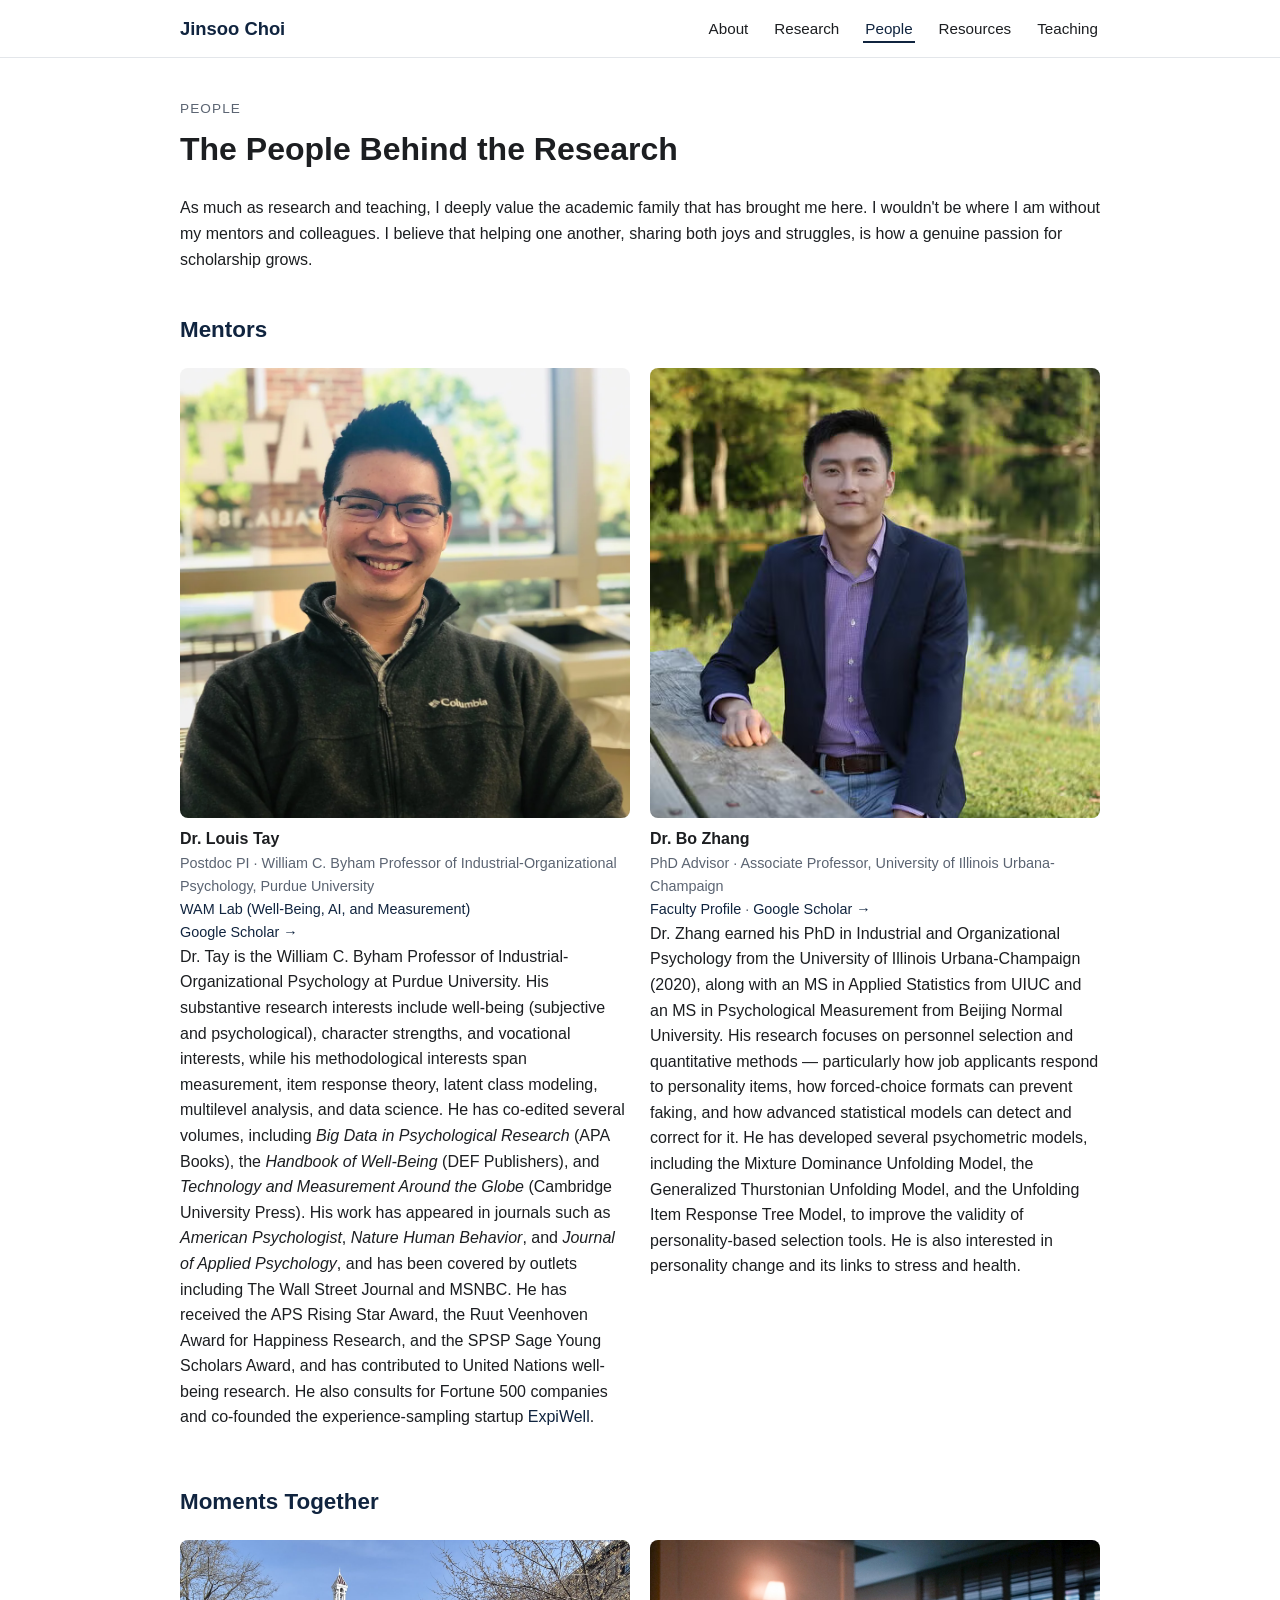
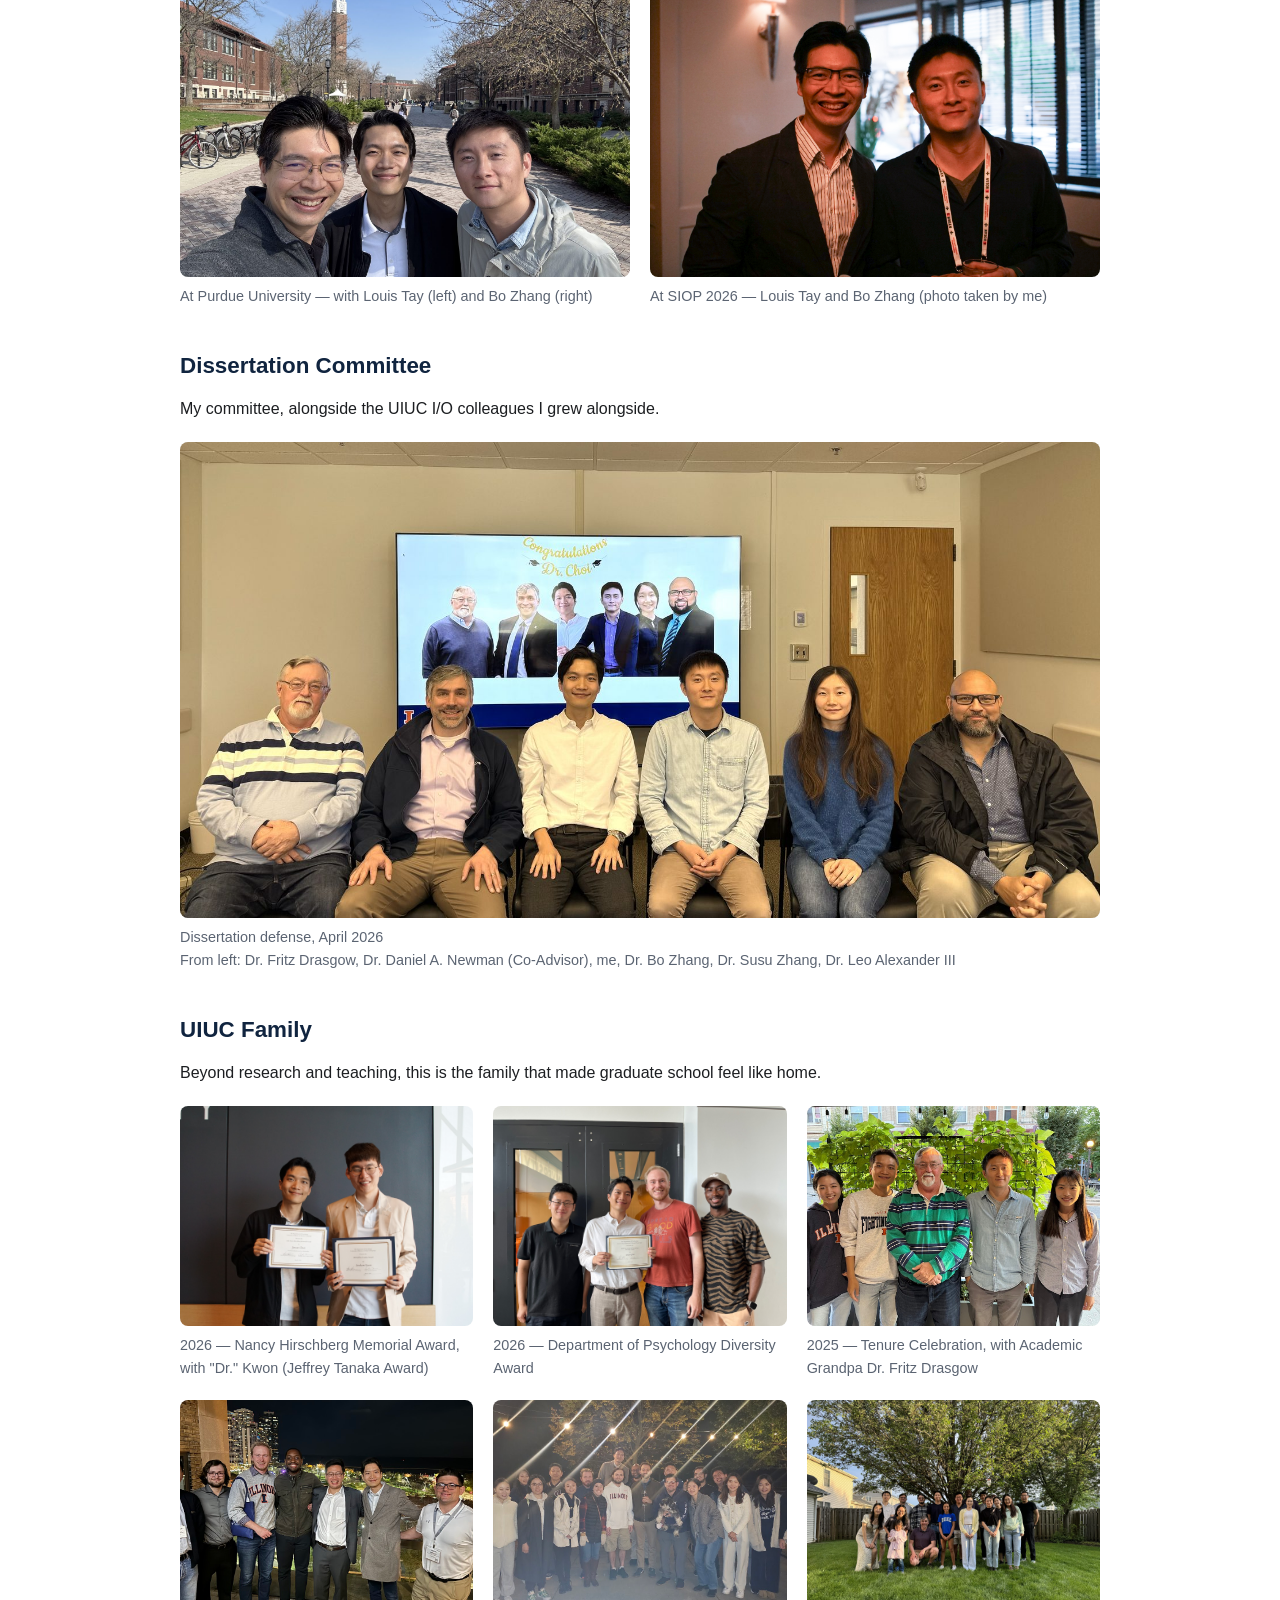
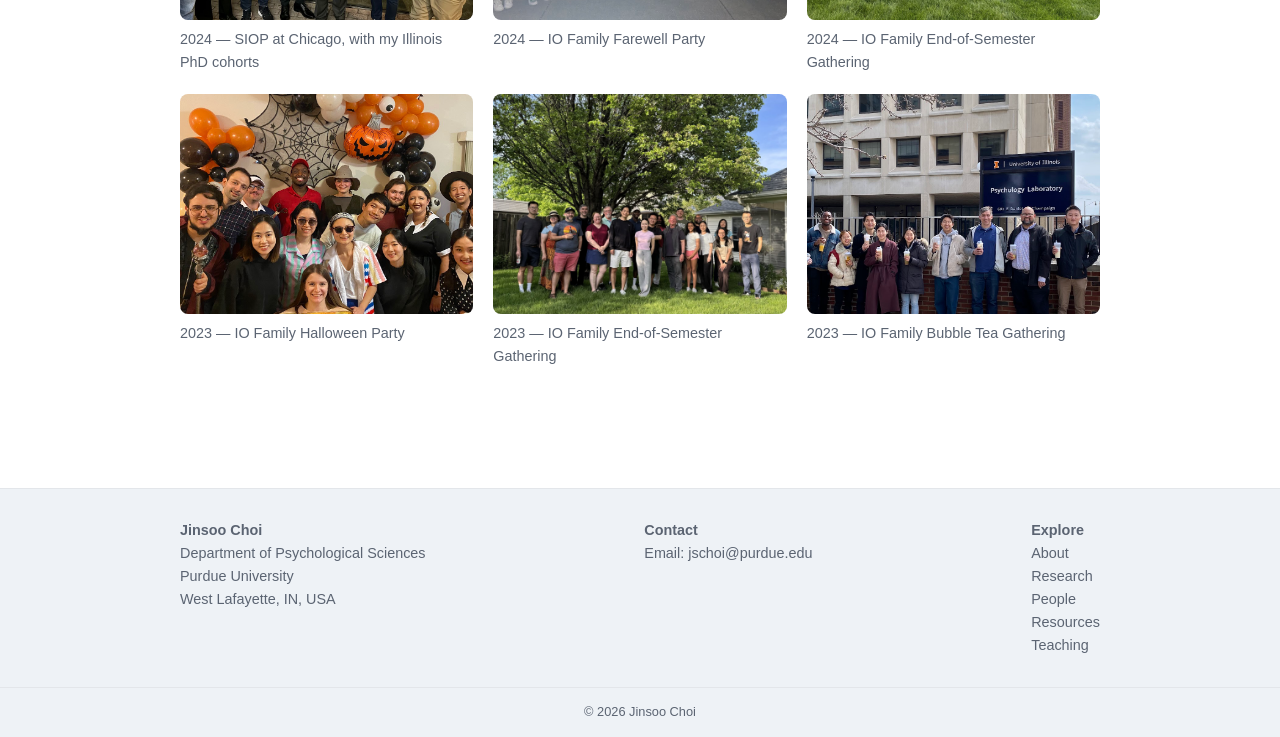
==== people.html @ ad50c2a3 "Add files via upload" ====
<!DOCTYPE html>
<html lang="en">
<head>
<meta charset="UTF-8">
<meta name="viewport" content="width=device-width, initial-scale=1">
<title>People — Jinsoo Choi</title>
<link rel="stylesheet" href="css/style.css">
</head>
<body>

<header class="site-header">
  <div class="nav-wrap">
    <a class="site-brand" href="index.html">Jinsoo Choi</a>
    <nav class="main-nav">
      <ul>
        <li><a href="index.html">About</a></li>
        <li><a href="research.html">Research</a></li>
        <li><a href="people.html" class="active">People</a></li>
        <li><a href="resources.html">Resources</a></li>
        <li><a href="teaching.html">Teaching</a></li>
      </ul>
    </nav>
  </div>
</header>

<main>
  <p class="page-title">People</p>
  <h1>The People Behind the Research</h1>
  <p>
    As much as research and teaching, I deeply value the academic family that has brought me here.
    I wouldn't be where I am without my mentors and colleagues. I believe that helping one another, sharing
    both joys and struggles, is how a genuine passion for scholarship grows.
  </p>

  <h2>Mentors</h2>
  <div class="grid">
    <div class="person-card">
      <img src="images/louis-tay.png" alt="Louis Tay">
      <div class="name">Dr. Louis Tay</div>
      <div class="role">
        Postdoc PI · William C. Byham Professor of Industrial-Organizational Psychology, Purdue University<br>
        <a href="https://www.wam-lab.com/people.html" target="_blank" rel="noopener">WAM Lab (Well-Being, AI, and Measurement)</a><br>
        <a href="https://scholar.google.com/citations?user=5_1xpscAAAAJ&hl=en&oi=ao" target="_blank" rel="noopener">Google Scholar →</a>
      </div>
      <p>
        Dr. Tay is the William C. Byham Professor of Industrial-Organizational Psychology at Purdue University.
        His substantive research interests include well-being (subjective and psychological), character
        strengths, and vocational interests, while his methodological interests span measurement, item
        response theory, latent class modeling, multilevel analysis, and data science. He has co-edited
        several volumes, including <em>Big Data in Psychological Research</em> (APA Books), the
        <em>Handbook of Well-Being</em> (DEF Publishers), and <em>Technology and Measurement Around the
        Globe</em> (Cambridge University Press). His work has appeared in journals such as
        <em>American Psychologist</em>, <em>Nature Human Behavior</em>, and <em>Journal of Applied
        Psychology</em>, and has been covered by outlets including The Wall Street Journal and MSNBC. He has
        received the APS Rising Star Award, the Ruut Veenhoven Award for Happiness Research, and the SPSP
        Sage Young Scholars Award, and has contributed to United Nations well-being research. He also
        consults for Fortune 500 companies and co-founded the experience-sampling startup
        <a href="https://www.expiwell.com/" target="_blank" rel="noopener">ExpiWell</a>.
      </p>
    </div>
    <div class="person-card">
      <img src="images/bo-zhang.png" alt="Bo Zhang">
      <div class="name">Dr. Bo Zhang</div>
      <div class="role">
        PhD Advisor · Associate Professor, University of Illinois Urbana-Champaign<br>
        <a href="https://psychology.illinois.edu/directory/profile/bozhang3" target="_blank" rel="noopener">Faculty Profile</a> ·
        <a href="https://scholar.google.com/citations?user=S4qQ-3AAAAAJ&hl=en" target="_blank" rel="noopener">Google Scholar →</a>
      </div>
      <p>
        Dr. Zhang earned his PhD in Industrial and Organizational Psychology from the University of Illinois
        Urbana-Champaign (2020), along with an MS in Applied Statistics from UIUC and an MS in Psychological
        Measurement from Beijing Normal University. His research focuses on personnel selection and
        quantitative methods — particularly how job applicants respond to personality items, how
        forced-choice formats can prevent faking, and how advanced statistical models can detect and correct
        for it. He has developed several psychometric models, including the Mixture Dominance Unfolding
        Model, the Generalized Thurstonian Unfolding Model, and the Unfolding Item Response Tree Model, to
        improve the validity of personality-based selection tools. He is also interested in personality
        change and its links to stress and health.
      </p>
    </div>
  </div>

  <h2>Moments Together</h2>
  <div class="photo-grid">
    <div class="photo-card">
      <img src="images/purdue-with-mentors-web.jpg" alt="Louis Tay, Jinsoo Choi, and Bo Zhang at Purdue University">
      <div class="caption">At Purdue University — with Louis Tay (left) and Bo Zhang (right)</div>
    </div>
    <div class="photo-card">
      <img src="images/siop2026.jpg" alt="Louis Tay and Bo Zhang at SIOP 2026">
      <div class="caption">At SIOP 2026 — Louis Tay and Bo Zhang (photo taken by me)</div>
    </div>
  </div>
  <p style="margin-top:20px; color:var(--color-muted); font-size:0.9rem;">
    <!-- To add more colleagues or event photos (conferences, parties, graduation), copy the person-card
    or photo-card format above, drop the image into the images/ folder, and continue from here. -->
  </p>

  <h2>Dissertation Committee</h2>
  <p>
    My committee, alongside the UIUC I/O colleagues I grew alongside.
  </p>
  <div class="photo-grid">
    <div class="photo-card photo-card-wide">
      <img src="images/dissertation-committee-web.jpg" alt="Jinsoo Choi with his dissertation committee">
      <div class="caption">Dissertation defense, April 2026<br>From left: Dr. Fritz Drasgow, Dr. Daniel A. Newman (Co-Advisor), me, Dr. Bo Zhang, Dr. Susu Zhang, Dr. Leo Alexander III</div>
    </div>
  </div>

  <h2>UIUC Family</h2>
  <p>
    Beyond research and teaching, this is the family that made graduate school feel like home.
  </p>
  <div class="photo-grid photo-grid-3col">
    <div class="photo-card">
      <img src="images/research-awards-2026.jpg" alt="Jinsoo Choi and Sunbeom Kwon with their 2026 research awards">
      <div class="caption">2026 — Nancy Hirschberg Memorial Award, with "Dr." Kwon (Jeffrey Tanaka Award)</div>
    </div>
    <div class="photo-card">
      <img src="images/diversity-award-2023.jpg" alt="Jinsoo Choi receiving the Department of Psychology Diversity Award">
      <div class="caption">2026 — Department of Psychology Diversity Award</div>
    </div>
    <div class="photo-card">
      <img src="images/tenure-celebration-2025.jpg" alt="Tenure celebration with Fritz Drasgow">
      <div class="caption">2025 — Tenure Celebration, with Academic Grandpa Dr. Fritz Drasgow</div>
    </div>
    <div class="photo-card">
      <img src="images/siop-chicago-2024.jpg" alt="With Illinois PhD cohorts at SIOP Chicago">
      <div class="caption">2024 — SIOP at Chicago, with my Illinois PhD cohorts</div>
    </div>
    <div class="photo-card">
      <img src="images/farewell-party-2024.jpg" alt="IO Family farewell party">
      <div class="caption">2024 — IO Family Farewell Party</div>
    </div>
    <div class="photo-card">
      <img src="images/fried-chicken-2024-web.jpg" alt="IO Family end-of-semester gathering, 2024">
      <div class="caption">2024 — IO Family End-of-Semester Gathering</div>
    </div>
    <div class="photo-card">
      <img src="images/halloween-party.jpg" alt="IO Family Halloween party">
      <div class="caption">2023 — IO Family Halloween Party</div>
    </div>
    <div class="photo-card">
      <img src="images/fried-chicken-2023-web.jpg" alt="IO Family end-of-semester gathering, 2023">
      <div class="caption">2023 — IO Family End-of-Semester Gathering</div>
    </div>
    <div class="photo-card">
      <img src="images/bubble-tea-2023.jpg" alt="IO Family bubble tea gathering">
      <div class="caption">2023 — IO Family Bubble Tea Gathering</div>
    </div>
  </div>
  <p style="margin-top:12px; color:var(--color-muted); font-size:0.85rem;">
    <!-- A few captions/years above are best guesses matched against the old site's text — let me know if
    any need correcting. -->
  </p>
</main>

<footer class="site-footer">
  <div class="footer-wrap">
    <div>
      <strong>Jinsoo Choi</strong><br>
      Department of Psychological Sciences<br>
      Purdue University<br>
      West Lafayette, IN, USA
    </div>
    <div>
      <strong>Contact</strong><br>
      Email: <a href="mailto:jschoi@purdue.edu">jschoi@purdue.edu</a>
    </div>
    <div>
      <strong>Explore</strong><br>
      <a href="index.html">About</a><br>
      <a href="research.html">Research</a><br>
      <a href="people.html">People</a><br>
      <a href="resources.html">Resources</a><br>
      <a href="teaching.html">Teaching</a>
    </div>
  </div>
  <div class="copyright">&copy; 2026 Jinsoo Choi</div>
</footer>

</body>
</html>
---- css/style.css ----
/* =========================================
   기본 변수 (색상 등은 여기서 쉽게 바꿀 수 있어요)
   ========================================= */
:root {
  --color-bg: #ffffff;
  --color-text: #1c1e21;
  --color-muted: #5b6472;
  --color-accent: #10243f;   /* 메인 강조색 (남색) */
  --color-accent-light: #eef2f6;
  --color-border: #e3e6ea;
  --max-width: 960px;
  --radius: 8px;
}

* { box-sizing: border-box; }

html, body {
  margin: 0;
  padding: 0;
  font-family: -apple-system, BlinkMacSystemFont, "Segoe UI", "Noto Sans KR", "Helvetica Neue", Arial, sans-serif;
  color: var(--color-text);
  background: var(--color-bg);
  line-height: 1.6;
}

a { color: var(--color-accent); text-decoration: none; }
a:hover { text-decoration: underline; }

img { max-width: 100%; display: block; }

/* ---------- 헤더 / 네비게이션 ---------- */
header.site-header {
  border-bottom: 1px solid var(--color-border);
  position: sticky;
  top: 0;
  background: rgba(255,255,255,0.95);
  backdrop-filter: blur(6px);
  z-index: 100;
}

.nav-wrap {
  max-width: var(--max-width);
  margin: 0 auto;
  padding: 14px 20px;
  display: flex;
  align-items: center;
  justify-content: space-between;
  flex-wrap: wrap;
  gap: 10px;
}

.site-brand {
  font-weight: 700;
  font-size: 1.15rem;
  color: var(--color-accent);
}
.site-brand:hover { text-decoration: none; }

nav.main-nav ul {
  list-style: none;
  display: flex;
  gap: 22px;
  margin: 0;
  padding: 0;
  flex-wrap: wrap;
}

nav.main-nav a {
  color: var(--color-text);
  font-size: 0.95rem;
  padding: 4px 2px;
  border-bottom: 2px solid transparent;
}

nav.main-nav a:hover,
nav.main-nav a.active {
  color: var(--color-accent);
  border-bottom-color: var(--color-accent);
  text-decoration: none;
}

/* ---------- 메인 콘텐츠 ---------- */
main {
  max-width: var(--max-width);
  margin: 0 auto;
  padding: 40px 20px 60px;
}

.page-title {
  font-size: 0.85rem;
  text-transform: uppercase;
  letter-spacing: 0.08em;
  color: var(--color-muted);
  margin-bottom: 4px;
}

h1 {
  font-size: 2rem;
  margin: 0 0 20px;
}

h2 {
  font-size: 1.4rem;
  margin: 40px 0 12px;
  color: var(--color-accent);
}

h3 {
  font-size: 1.1rem;
  margin: 24px 0 8px;
}

p { margin: 0 0 14px; }

/* 본문 안의 핵심 키워드 강조 (예: Personnel Selection, Research Methods, Well-Being) */
main strong {
  color: var(--color-accent);
}

.interest-list {
  margin: 0 0 16px;
  padding-left: 22px;
}
.interest-list li {
  margin-bottom: 14px;
}

/* ---------- 히어로 (홈페이지 소개) ---------- */
.hero {
  display: flex;
  gap: 32px;
  align-items: center;
  flex-wrap: wrap;
  padding: 20px 0 10px;
}

.hero img.profile-photo {
  width: 300px;
  height: 300px;
  border-radius: 50%;
  object-fit: cover;
  background: var(--color-accent-light);
  flex-shrink: 0;
}

@media (max-width: 600px) {
  .hero img.profile-photo {
    width: 220px;
    height: 220px;
  }
}

.hero-text h1 { margin-bottom: 6px; }
.hero-text .subtitle { color: var(--color-muted); margin-bottom: 12px; }

.contact-line {
  margin: 4px 0 32px;
  padding-bottom: 20px;
  border-bottom: 1px solid var(--color-border);
}

/* ---------- 카드 / 리스트 공통 ---------- */
.card {
  border: 1px solid var(--color-border);
  border-radius: var(--radius);
  padding: 18px 20px;
  margin-bottom: 14px;
}

.tag {
  display: inline-block;
  font-size: 0.75rem;
  padding: 2px 9px;
  border-radius: 999px;
  background: var(--color-accent-light);
  color: var(--color-accent);
  margin: 0 6px 6px 0;
}

/* ---------- Research 필터 UI ---------- */
.filter-bar {
  display: flex;
  flex-wrap: wrap;
  gap: 12px;
  align-items: center;
  margin-bottom: 24px;
  padding: 16px;
  background: var(--color-accent-light);
  border-radius: var(--radius);
}

.filter-bar input[type="search"] {
  flex: 1;
  min-width: 180px;
  padding: 8px 12px;
  border: 1px solid var(--color-border);
  border-radius: var(--radius);
  font-size: 0.95rem;
}

.filter-bar select {
  padding: 8px 12px;
  border: 1px solid var(--color-border);
  border-radius: var(--radius);
  font-size: 0.95rem;
  background: white;
}

.topic-buttons {
  display: flex;
  flex-wrap: wrap;
  gap: 8px;
  margin-bottom: 20px;
}

.topic-btn {
  padding: 6px 14px;
  border: 1px solid var(--color-border);
  border-radius: 999px;
  background: white;
  font-size: 0.85rem;
  cursor: pointer;
  color: var(--color-text);
}

.topic-btn:hover { border-color: var(--color-accent); }

.topic-btn.active {
  background: var(--color-accent);
  color: white;
  border-color: var(--color-accent);
}

.pub-item {
  border-bottom: 1px solid var(--color-border);
  padding: 16px 0;
}
.pub-item:last-child { border-bottom: none; }

.pub-title { font-weight: 600; margin-bottom: 4px; }
.pub-meta { color: var(--color-muted); font-size: 0.9rem; }
.pub-year-badge {
  display: inline-block;
  font-weight: 700;
  color: var(--color-accent);
  margin-right: 10px;
}

.empty-state {
  color: var(--color-muted);
  padding: 30px 0;
  text-align: center;
}

.show-more-btn {
  display: block;
  margin: 4px 0 20px;
  padding: 8px 16px;
  border: 1px solid var(--color-border);
  border-radius: 999px;
  background: white;
  font-size: 0.85rem;
  color: var(--color-accent);
  cursor: pointer;
}
.show-more-btn:hover { border-color: var(--color-accent); }

/* ---------- People / Teaching 그리드 ---------- */
.grid {
  display: grid;
  grid-template-columns: repeat(auto-fit, minmax(300px, 1fr));
  gap: 20px;
  margin: 20px 0;
}

.person-card { text-align: left; }
.person-card img {
  width: 100%;
  aspect-ratio: 1 / 1;
  object-fit: cover;
  border-radius: var(--radius);
  background: var(--color-accent-light);
  margin-bottom: 8px;
}
.person-card .name { font-weight: 600; }
.person-card .role { color: var(--color-muted); font-size: 0.9rem; }

/* ---------- 스냅샷(그룹 사진) 갤러리 ---------- */
.photo-grid {
  display: grid;
  grid-template-columns: repeat(auto-fit, minmax(390px, 1fr));
  gap: 20px;
  margin: 20px 0;
}
.photo-card img {
  width: 100%;
  aspect-ratio: 4 / 3;
  object-fit: cover;
  border-radius: var(--radius);
  margin-bottom: 8px;
}
.photo-card .caption {
  font-size: 0.9rem;
  color: var(--color-muted);
}

/* Wide group shots (e.g. a lineup of several people) — don't crop the sides */
.photo-card-wide {
  grid-column: 1 / -1;
}
.photo-card-wide img {
  aspect-ratio: auto;
  object-fit: contain;
  background: var(--color-accent-light);
}

/* Fixed 3-per-row gallery (e.g. UIUC Family) */
.photo-grid-3col {
  grid-template-columns: repeat(3, 1fr);
}
@media (max-width: 800px) {
  .photo-grid-3col {
    grid-template-columns: repeat(2, 1fr);
  }
}
@media (max-width: 500px) {
  .photo-grid-3col {
    grid-template-columns: 1fr;
  }
}

/* ---------- 푸터 ---------- */
footer.site-footer {
  border-top: 1px solid var(--color-border);
  background: var(--color-accent-light);
  margin-top: 40px;
}

.footer-wrap {
  max-width: var(--max-width);
  margin: 0 auto;
  padding: 30px 20px;
  display: flex;
  justify-content: space-between;
  flex-wrap: wrap;
  gap: 24px;
  font-size: 0.9rem;
  color: var(--color-muted);
}

.footer-wrap a { color: var(--color-muted); }

.copyright {
  text-align: center;
  padding: 14px 20px;
  font-size: 0.8rem;
  color: var(--color-muted);
  border-top: 1px solid var(--color-border);
}

/* ---------- 반응형 ---------- */
@media (max-width: 600px) {
  .hero { flex-direction: column; align-items: flex-start; }
  nav.main-nav ul { gap: 14px; }
}
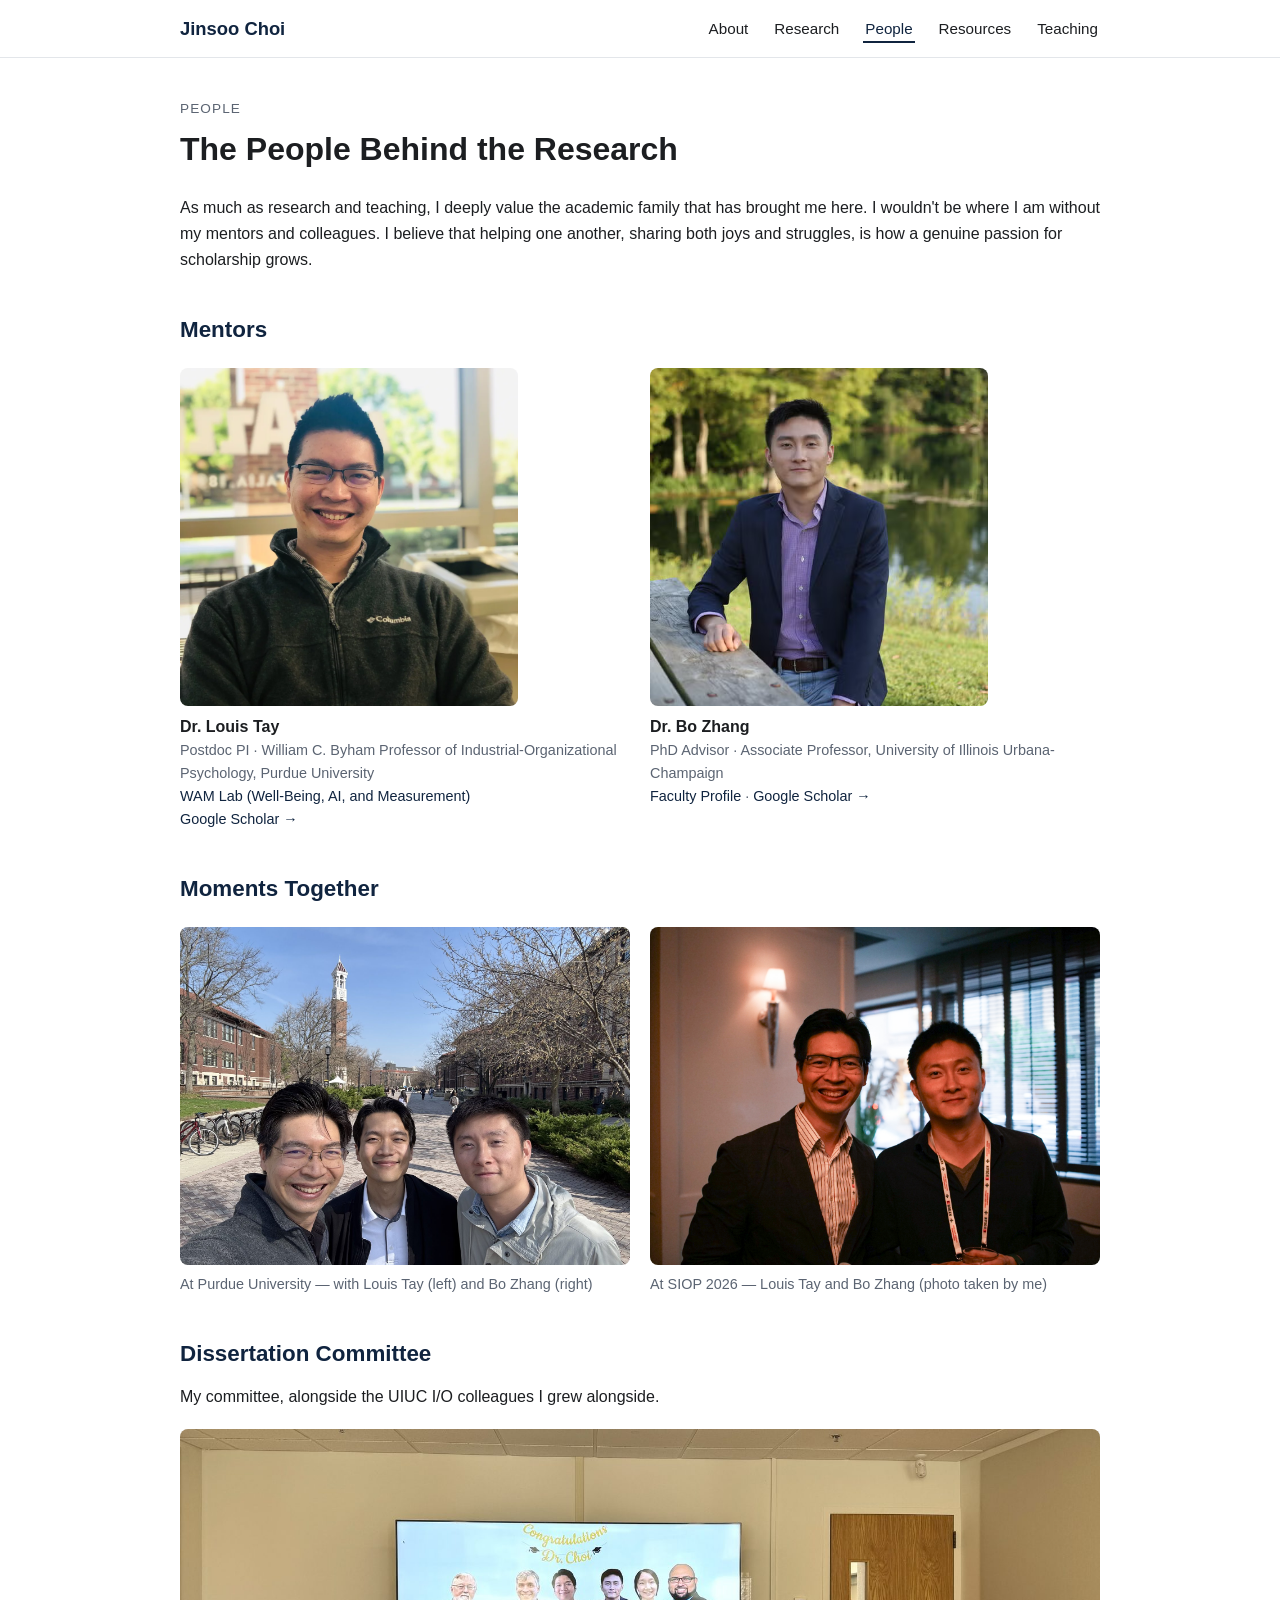
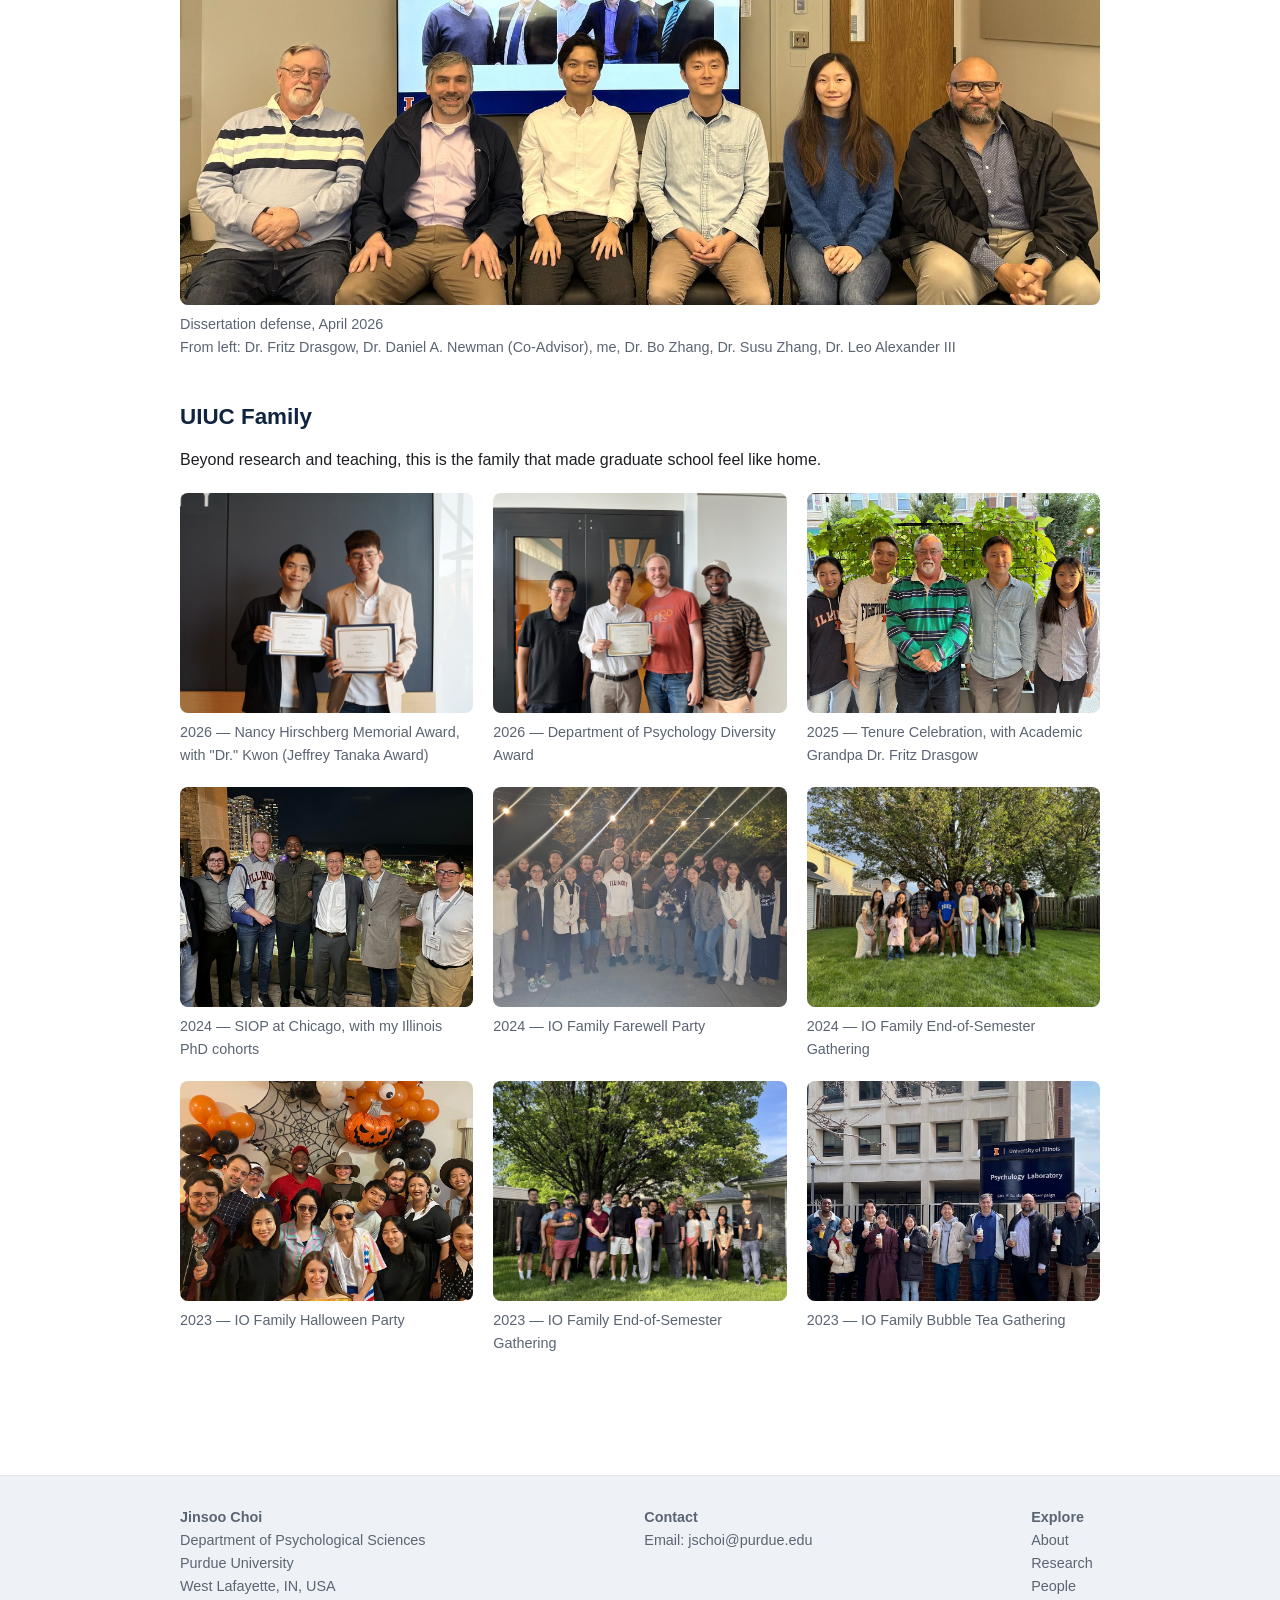
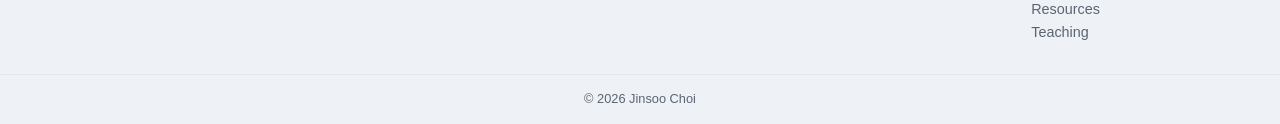
==== commit 770afcdc: "Add files via upload" ====
--- a/people.html
+++ b/people.html
@@ -42,21 +42,6 @@
         <a href="https://www.wam-lab.com/people.html" target="_blank" rel="noopener">WAM Lab (Well-Being, AI, and Measurement)</a><br>
         <a href="https://scholar.google.com/citations?user=5_1xpscAAAAJ&hl=en&oi=ao" target="_blank" rel="noopener">Google Scholar →</a>
       </div>
-      <p>
-        Dr. Tay is the William C. Byham Professor of Industrial-Organizational Psychology at Purdue University.
-        His substantive research interests include well-being (subjective and psychological), character
-        strengths, and vocational interests, while his methodological interests span measurement, item
-        response theory, latent class modeling, multilevel analysis, and data science. He has co-edited
-        several volumes, including <em>Big Data in Psychological Research</em> (APA Books), the
-        <em>Handbook of Well-Being</em> (DEF Publishers), and <em>Technology and Measurement Around the
-        Globe</em> (Cambridge University Press). His work has appeared in journals such as
-        <em>American Psychologist</em>, <em>Nature Human Behavior</em>, and <em>Journal of Applied
-        Psychology</em>, and has been covered by outlets including The Wall Street Journal and MSNBC. He has
-        received the APS Rising Star Award, the Ruut Veenhoven Award for Happiness Research, and the SPSP
-        Sage Young Scholars Award, and has contributed to United Nations well-being research. He also
-        consults for Fortune 500 companies and co-founded the experience-sampling startup
-        <a href="https://www.expiwell.com/" target="_blank" rel="noopener">ExpiWell</a>.
-      </p>
     </div>
     <div class="person-card">
       <img src="images/bo-zhang.png" alt="Bo Zhang">
@@ -66,17 +51,6 @@
         <a href="https://psychology.illinois.edu/directory/profile/bozhang3" target="_blank" rel="noopener">Faculty Profile</a> ·
         <a href="https://scholar.google.com/citations?user=S4qQ-3AAAAAJ&hl=en" target="_blank" rel="noopener">Google Scholar →</a>
       </div>
-      <p>
-        Dr. Zhang earned his PhD in Industrial and Organizational Psychology from the University of Illinois
-        Urbana-Champaign (2020), along with an MS in Applied Statistics from UIUC and an MS in Psychological
-        Measurement from Beijing Normal University. His research focuses on personnel selection and
-        quantitative methods — particularly how job applicants respond to personality items, how
-        forced-choice formats can prevent faking, and how advanced statistical models can detect and correct
-        for it. He has developed several psychometric models, including the Mixture Dominance Unfolding
-        Model, the Generalized Thurstonian Unfolding Model, and the Unfolding Item Response Tree Model, to
-        improve the validity of personality-based selection tools. He is also interested in personality
-        change and its links to stress and health.
-      </p>
     </div>
   </div>
 
--- a/css/style.css
+++ b/css/style.css
@@ -8,6 +8,7 @@
   --color-accent: #10243f;   /* 메인 강조색 (남색) */
   --color-accent-light: #eef2f6;
   --color-border: #e3e6ea;
+  --color-keyword: #1d5fd6;  /* 본문 키워드 강조용 선명한 파랑 */
   --max-width: 960px;
   --radius: 8px;
 }
@@ -114,7 +115,7 @@
 
 /* 본문 안의 핵심 키워드 강조 (예: Personnel Selection, Research Methods, Well-Being) */
 main strong {
-  color: var(--color-accent);
+  color: var(--color-keyword);
 }
 
 .interest-list {
@@ -275,12 +276,12 @@
 
 .person-card { text-align: left; }
 .person-card img {
-  width: 100%;
+  width: 75%;
   aspect-ratio: 1 / 1;
   object-fit: cover;
   border-radius: var(--radius);
   background: var(--color-accent-light);
-  margin-bottom: 8px;
+  margin: 0 0 8px;
 }
 .person-card .name { font-weight: 600; }
 .person-card .role { color: var(--color-muted); font-size: 0.9rem; }
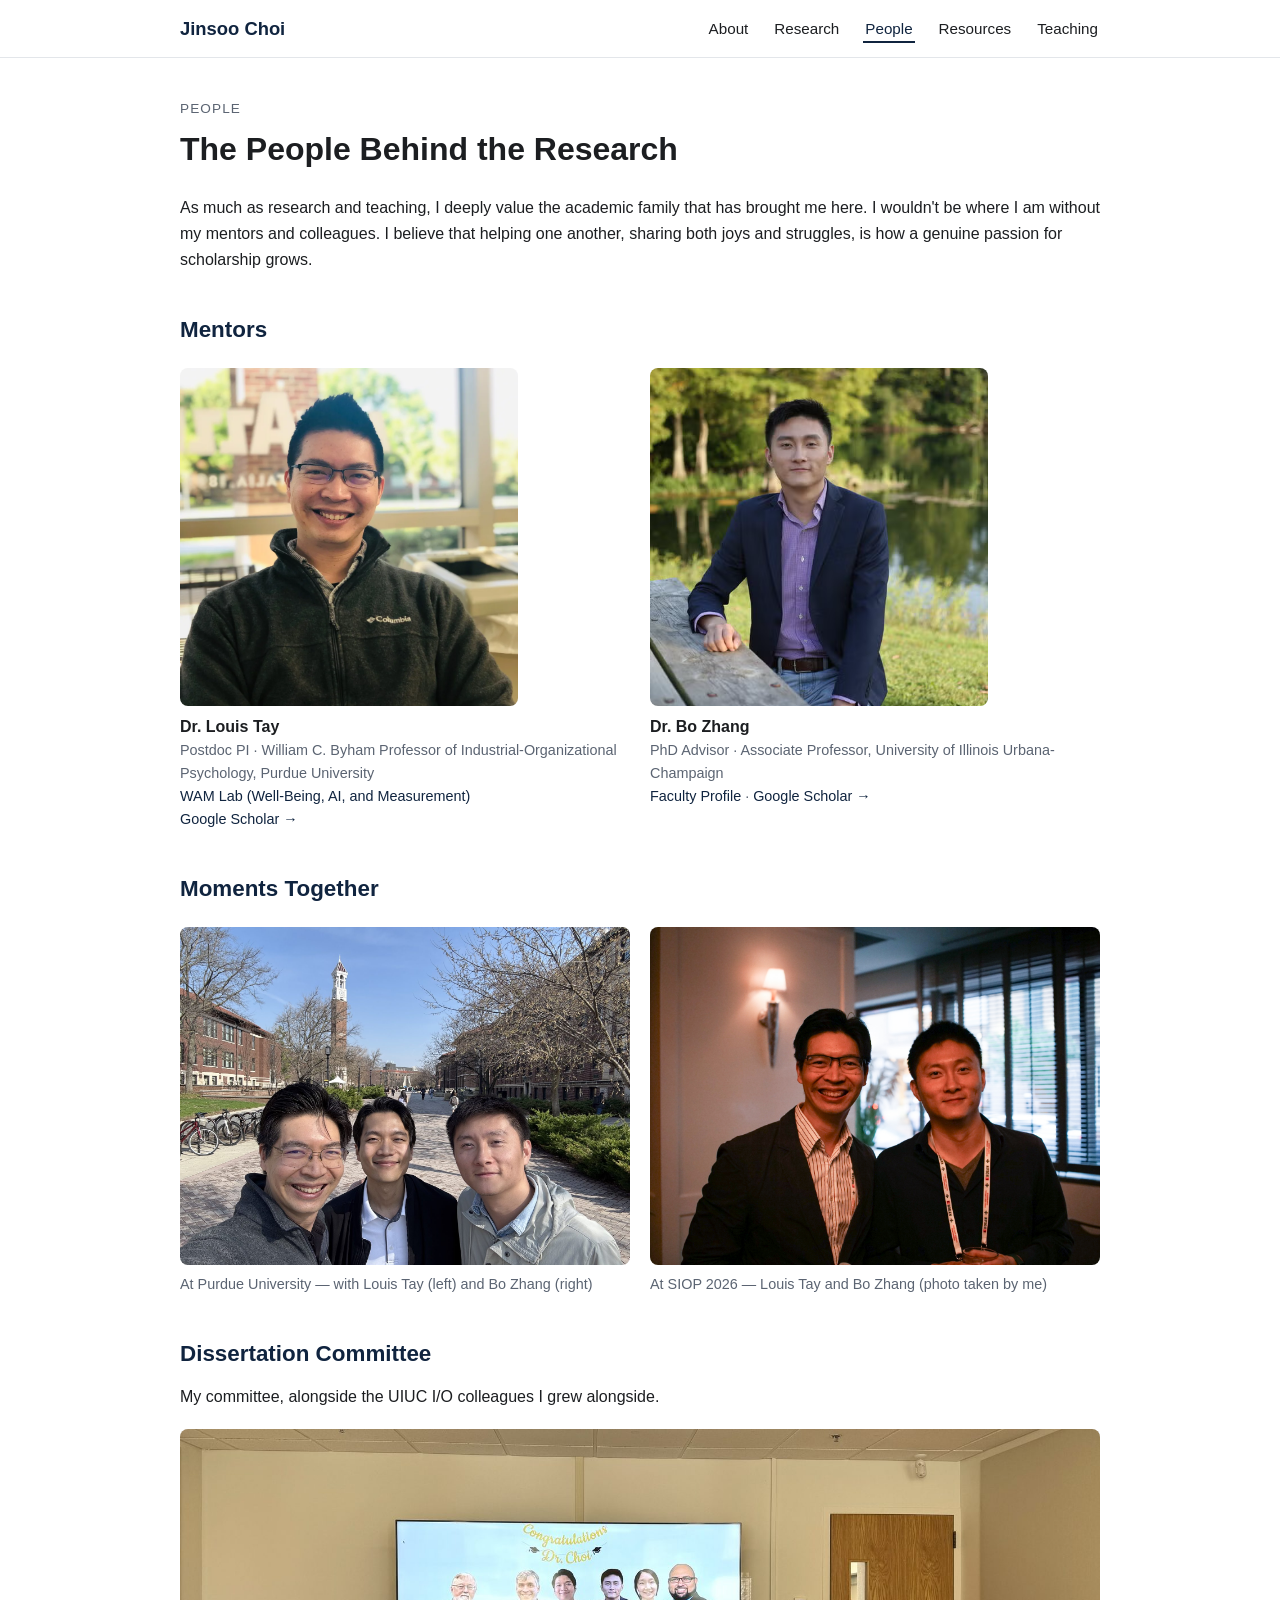
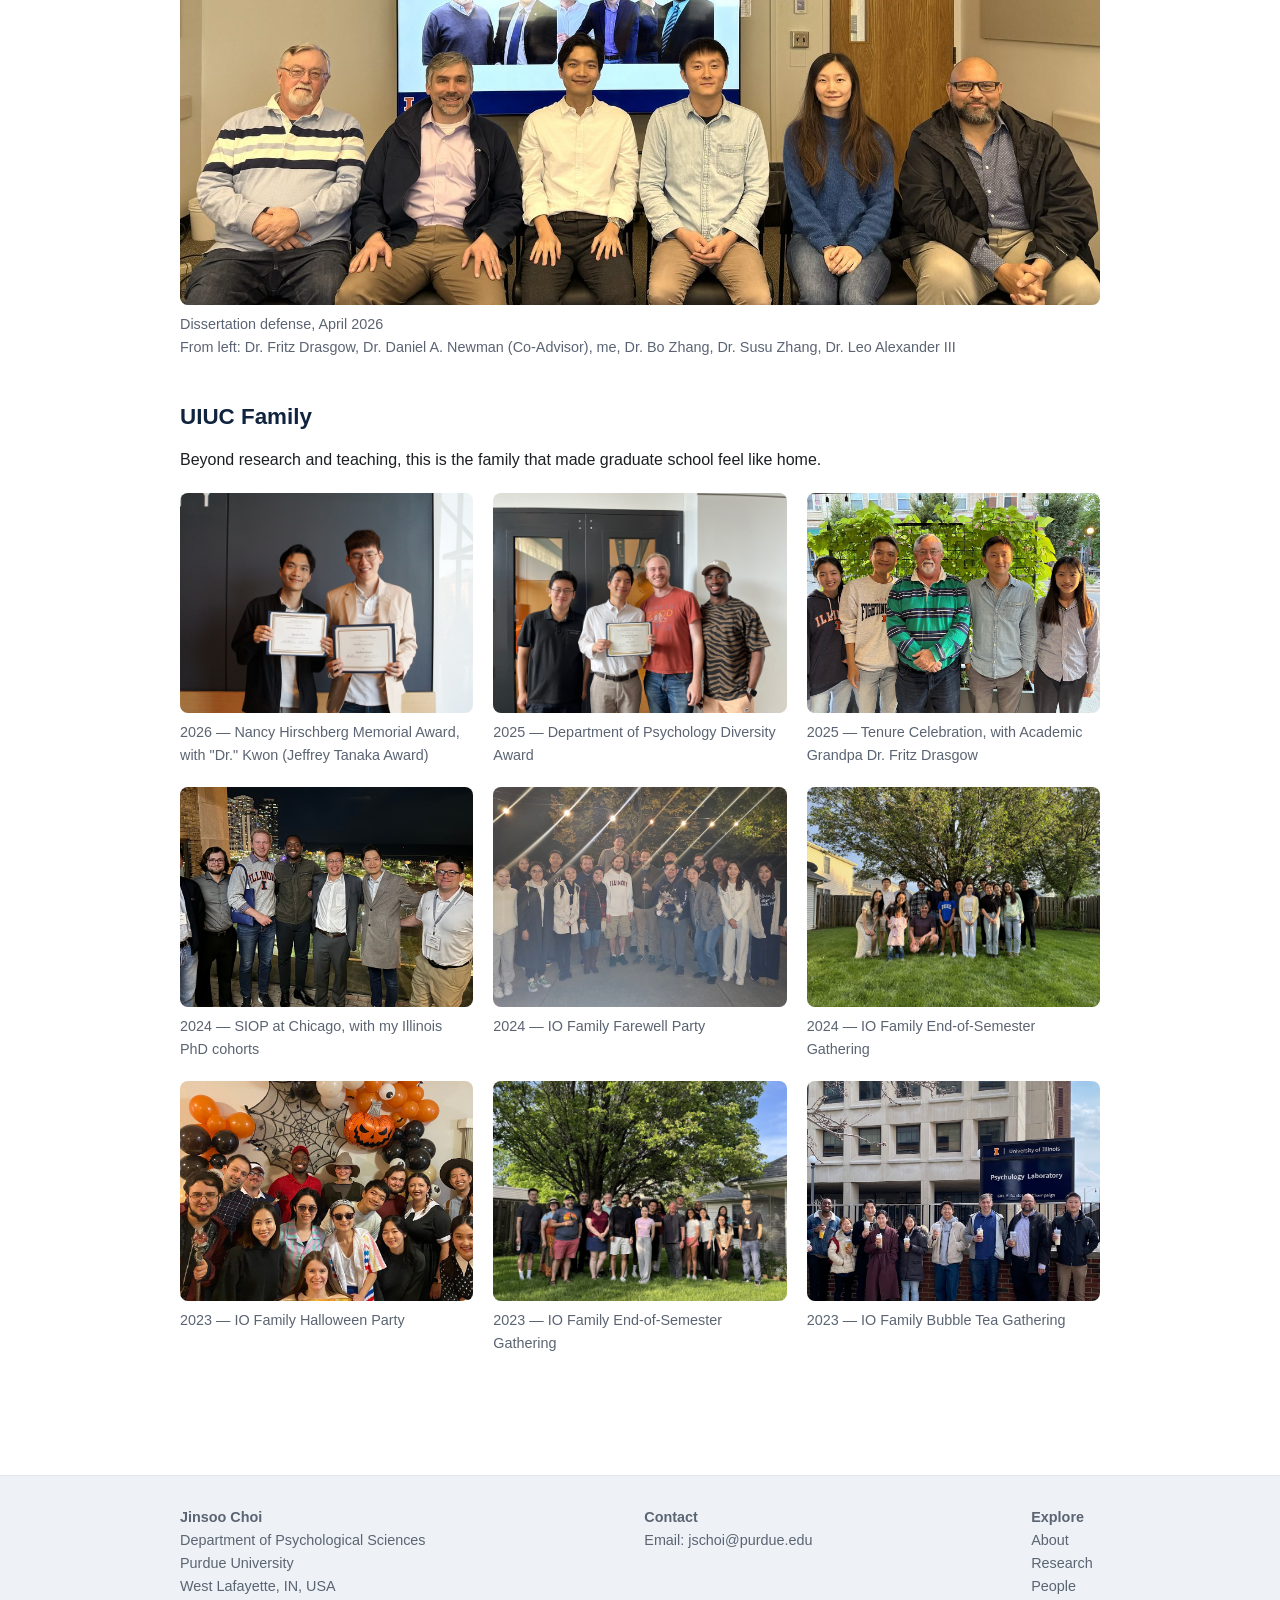
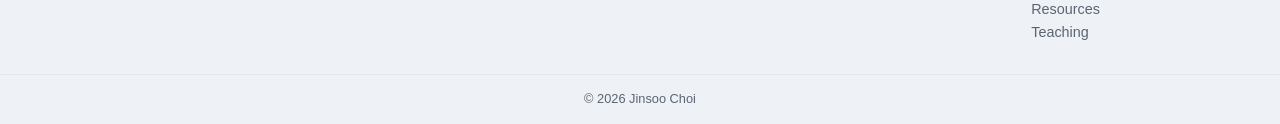
==== commit 26b54c73: "Add files via upload" ====
--- a/people.html
+++ b/people.html
@@ -92,7 +92,7 @@
     </div>
     <div class="photo-card">
       <img src="images/diversity-award-2023.jpg" alt="Jinsoo Choi receiving the Department of Psychology Diversity Award">
-      <div class="caption">2026 — Department of Psychology Diversity Award</div>
+      <div class="caption">2025 — Department of Psychology Diversity Award</div>
     </div>
     <div class="photo-card">
       <img src="images/tenure-celebration-2025.jpg" alt="Tenure celebration with Fritz Drasgow">
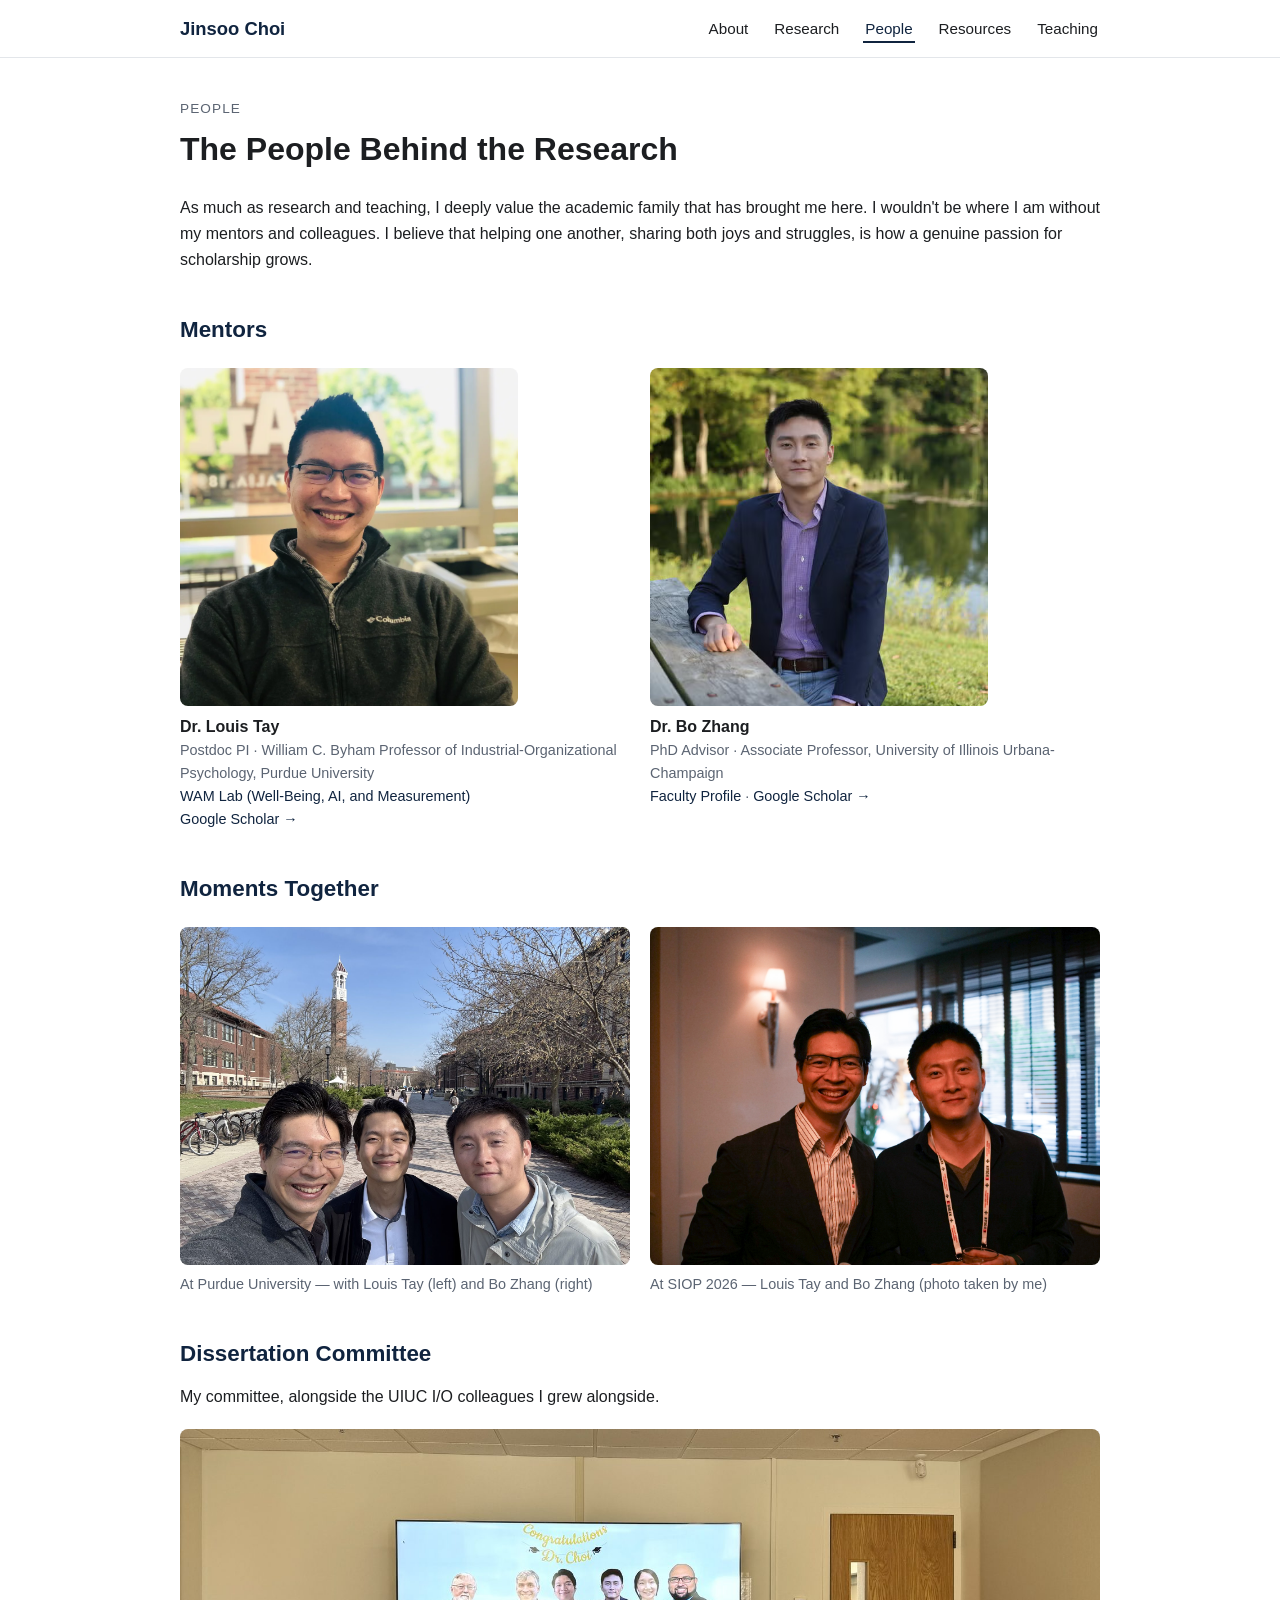
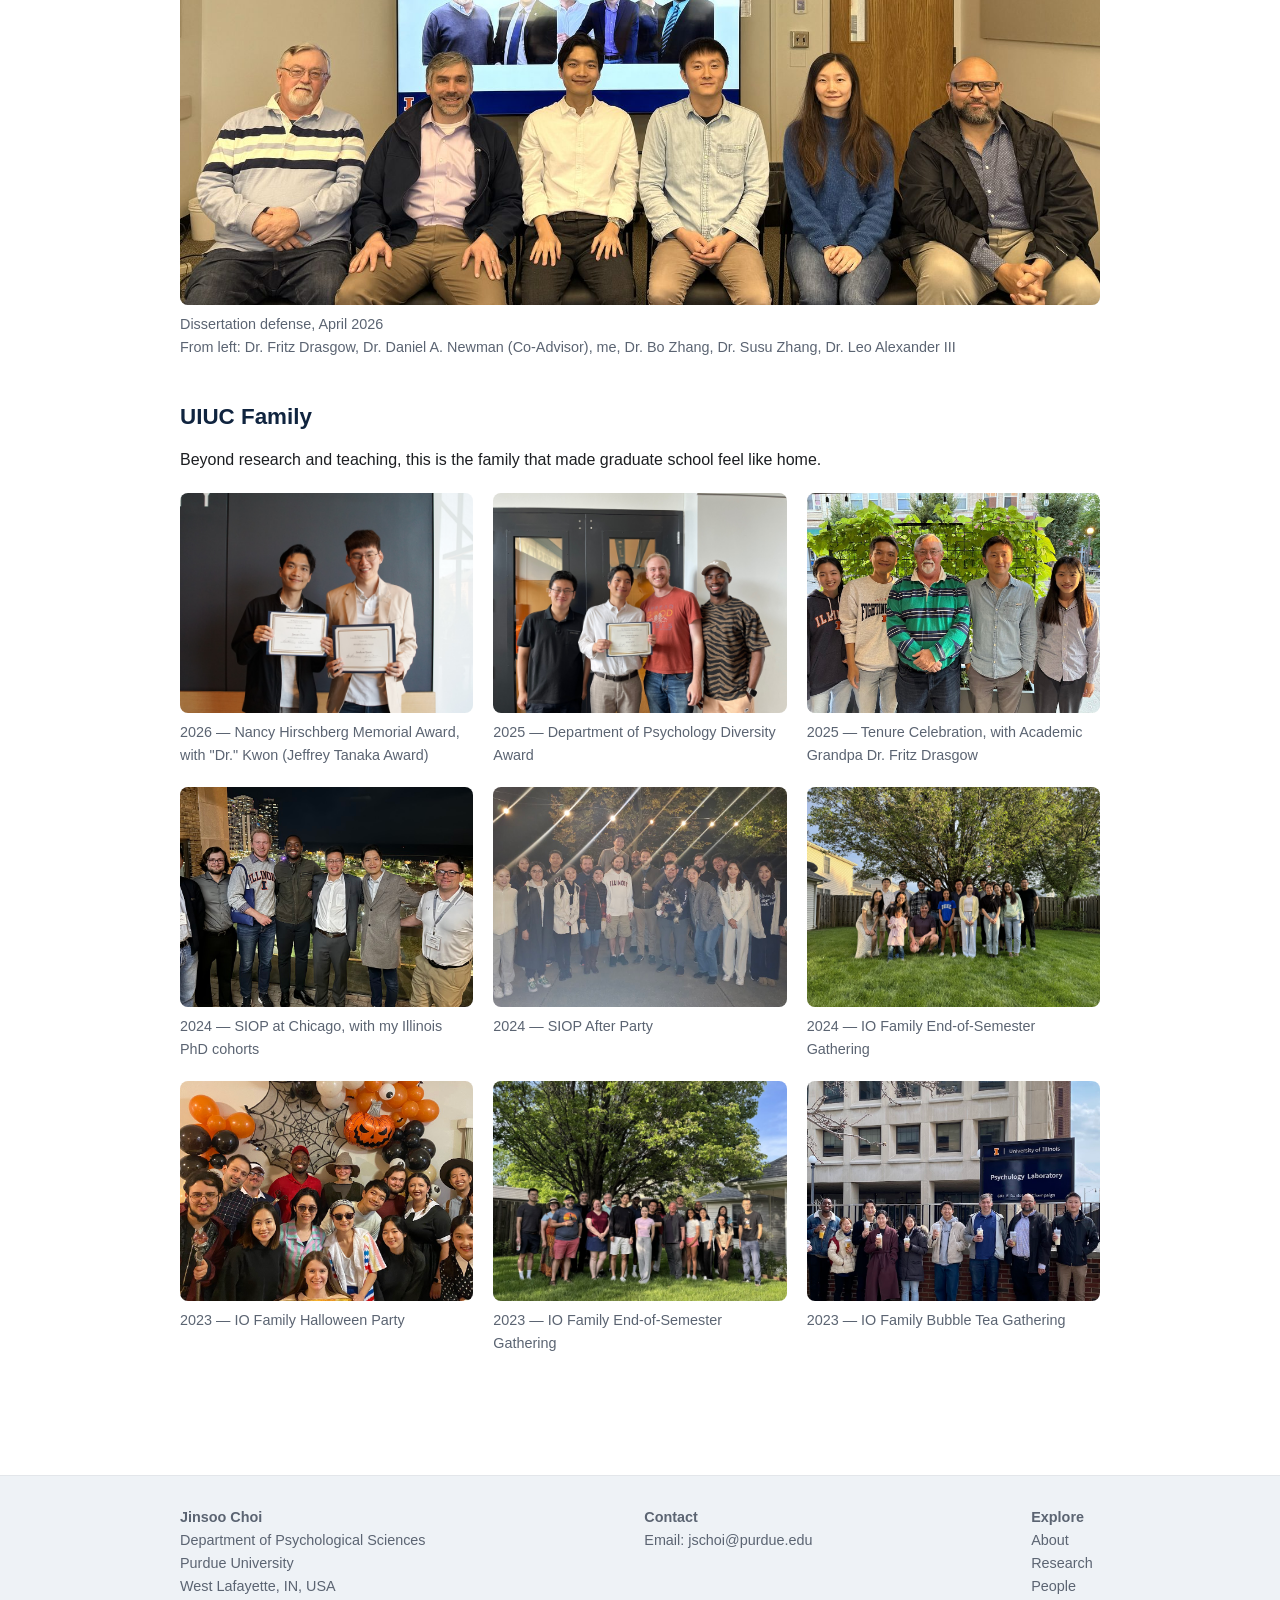
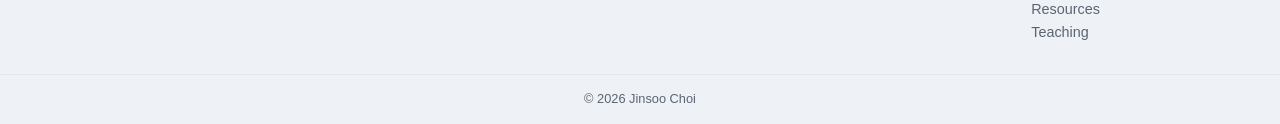
==== commit e15c51ea: "Add files via upload" ====
--- a/people.html
+++ b/people.html
@@ -104,7 +104,7 @@
     </div>
     <div class="photo-card">
       <img src="images/farewell-party-2024.jpg" alt="IO Family farewell party">
-      <div class="caption">2024 — IO Family Farewell Party</div>
+      <div class="caption">2024 — SIOP After Party</div>
     </div>
     <div class="photo-card">
       <img src="images/fried-chicken-2024-web.jpg" alt="IO Family end-of-semester gathering, 2024">
